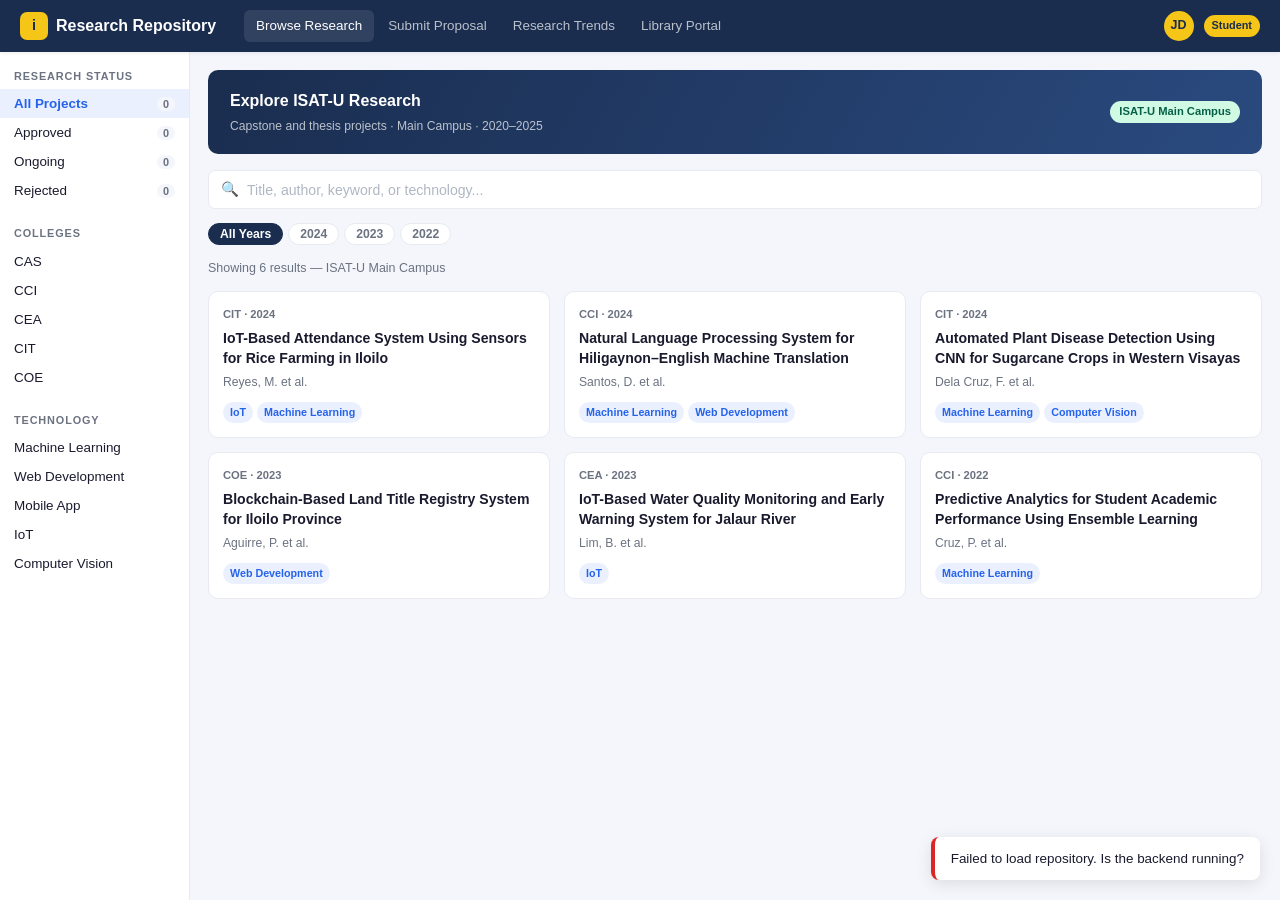
==== frontend/browse.html @ 06793c92 "Initial commit: iPeek frontend and backend (no Database included)" ====
<!DOCTYPE html>
<html lang="en">
<head>
  <meta charset="UTF-8">
  <meta name="viewport" content="width=device-width, initial-scale=1.0">
  <title>iPeek — Browse Research</title>
  <link rel="stylesheet" href="css/style.css">
  <style>
    .browse-layout { display: grid; grid-template-columns: 190px 1fr; min-height: calc(100vh - 52px); }
    .content { padding: 18px; }
    .hero {
      background: linear-gradient(120deg, var(--primary), #2a4a7f);
      border-radius: var(--radius); color: white;
      padding: 18px 22px; margin-bottom: 16px;
      display: flex; align-items: center; justify-content: space-between;
    }
    .hero h2 { font-size: 1rem; margin-bottom: 3px; }
    .hero p  { font-size: 0.76rem; opacity: 0.7; }
    .year-pills { display: flex; gap: 5px; flex-wrap: wrap; margin-bottom: 14px; }
    .year-pill {
      padding: 3px 11px; border-radius: 20px; font-size: 0.76rem; font-weight: 600;
      cursor: pointer; border: 1.5px solid var(--border);
      background: white; color: var(--muted); transition: all 0.15s;
    }
    .year-pill.active { background: var(--primary); color: white; border-color: var(--primary); }
    .results-bar { display: flex; align-items: center; justify-content: space-between; margin-bottom: 12px; }
    .results-bar span { font-size: 0.78rem; color: var(--muted); }
  </style>
</head>
<body>

<nav class="navbar">
  <div class="nav-brand"><div class="nav-logo">i</div> Research Repository</div>
  <div class="nav-links">
    <a class="nav-link active" href="browse.html">Browse Research</a>
    <a class="nav-link" href="upload.html">Submit Proposal</a>
    <a class="nav-link" href="#">Research Trends</a>
    <a class="nav-link" href="#">Library Portal</a>
  </div>
  <div class="nav-right">
    <div class="avatar" id="avatarEl">JD</div>
    <span class="role-pill" id="rolePill">Student</span>
  </div>
</nav>

<div class="browse-layout">

  <!-- Filter sidebar -->
  <div class="sidebar">
    <div class="sb-section">
      <span class="sb-label">Research Status</span>
      <button class="sb-item active" onclick="setFilter('status','all',this)">All Projects <span class="sb-count" id="cntAll">0</span></button>
      <button class="sb-item" onclick="setFilter('status','approved',this)">Approved <span class="sb-count" id="cntApproved">0</span></button>
      <button class="sb-item" onclick="setFilter('status','ongoing',this)">Ongoing <span class="sb-count" id="cntOngoing">0</span></button>
      <button class="sb-item" onclick="setFilter('status','rejected',this)">Rejected <span class="sb-count" id="cntRejected">0</span></button>
    </div>

    <div class="sb-section">
      <span class="sb-label">Colleges</span>
      <button class="sb-item" onclick="setFilter('college','CAS',this)">CAS</button>
      <button class="sb-item" onclick="setFilter('college','CCI',this)">CCI</button>
      <button class="sb-item" onclick="setFilter('college','CEA',this)">CEA</button>
      <button class="sb-item" onclick="setFilter('college','CIT',this)">CIT</button>
      <button class="sb-item" onclick="setFilter('college','COE',this)">COE</button>
    </div>

    <div class="sb-section">
      <span class="sb-label">Technology</span>
      <button class="sb-item" onclick="setFilter('tag','Machine Learning',this)">Machine Learning</button>
      <button class="sb-item" onclick="setFilter('tag','Web Development',this)">Web Development</button>
      <button class="sb-item" onclick="setFilter('tag','Mobile App',this)">Mobile App</button>
      <button class="sb-item" onclick="setFilter('tag','IoT',this)">IoT</button>
      <button class="sb-item" onclick="setFilter('tag','Computer Vision',this)">Computer Vision</button>
    </div>
  </div>

  <!-- Main content -->
  <div class="content">

    <div class="hero">
      <div>
        <h2>Explore ISAT-U Research</h2>
        <p>Capstone and thesis projects · Main Campus · 2020–2025</p>
      </div>
      <span class="badge badge-validated" style="font-size:0.7rem;">ISAT-U Main Campus</span>
    </div>

    <!-- Search -->
    <div class="search-wrap" style="margin-bottom:14px;">
      <span class="search-icon">🔍</span>
      <input type="text" id="searchInput" placeholder="Title, author, keyword, or technology...">
    </div>

    <!-- Year filters -->
    <div class="year-pills">
      <button class="year-pill active" onclick="setYear('all',this)">All Years</button>
      <button class="year-pill" onclick="setYear('2024',this)">2024</button>
      <button class="year-pill" onclick="setYear('2023',this)">2023</button>
      <button class="year-pill" onclick="setYear('2022',this)">2022</button>
    </div>

    <div class="results-bar">
      <span id="resultsCount">Loading...</span>
    </div>

    <!-- Grid -->
    <div class="research-grid" id="grid"></div>

    <!-- Empty state -->
    <div id="empty" style="display:none;text-align:center;padding:60px 0;color:var(--muted);">
      <div style="font-size:2rem;margin-bottom:10px;">📭</div>
      <p>No research found. Try adjusting your filters.</p>
    </div>

    <!-- Loading state -->
    <div id="loading" style="text-align:center;padding:60px 0;color:var(--muted);">
      <div class="spinner" style="margin:0 auto 12px;width:28px;height:28px;"></div>
      <p>Loading repository...</p>
    </div>

  </div>
</div>

<div class="toast-wrap" id="toasts"></div>
<script src="js/api.js"></script>
<script src="js/browse.js"></script>
</body>
</html>
---- frontend/css/style.css ----
/* =============================================================
   iPeek — Global Stylesheet
   Clean minimal design system
   Primary: #1a2d4f | Accent: #f5c518 | BG: #f4f6fb
   ============================================================= */

*, *::before, *::after { box-sizing: border-box; margin: 0; padding: 0; }

:root {
  --primary:     #1a2d4f;
  --primary-lt:  #2a4a7f;
  --accent:      #f5c518;
  --accent-dk:   #d4a800;
  --bg:          #f4f6fb;
  --card:        #ffffff;
  --border:      #e8eaf0;
  --text:        #1a1a2e;
  --muted:       #6b7280;
  --success:     #16a34a;
  --warning:     #d97706;
  --danger:      #dc2626;
  --info:        #2563eb;
  --radius:      10px;
  --shadow:      0 1px 4px rgba(0,0,0,0.08);
  --shadow-md:   0 4px 16px rgba(0,0,0,0.1);
}

body {
  font-family: 'Inter', 'Segoe UI', sans-serif;
  background: var(--bg);
  color: var(--text);
  font-size: 14px;
  line-height: 1.6;
}

a { text-decoration: none; color: inherit; }
button { font-family: inherit; cursor: pointer; }
input, textarea, select { font-family: inherit; }

/* ── Navbar ───────────────────────────────────────────────── */
.navbar {
  background: var(--primary);
  height: 52px;
  display: flex;
  align-items: center;
  padding: 0 20px;
  gap: 20px;
  position: sticky;
  top: 0;
  z-index: 100;
  box-shadow: var(--shadow);
}

.nav-brand {
  display: flex; align-items: center; gap: 8px;
  color: white; font-weight: 700; font-size: 1rem;
  margin-right: 8px;
}

.nav-logo {
  width: 28px; height: 28px; border-radius: 7px;
  background: var(--accent); color: var(--primary);
  font-weight: 800; font-size: 0.9rem;
  display: flex; align-items: center; justify-content: center;
}

.nav-links { display: flex; gap: 2px; flex: 1; }

.nav-link {
  color: rgba(255,255,255,0.7);
  padding: 5px 12px; border-radius: 6px;
  font-size: 0.84rem; font-weight: 500;
  transition: all 0.15s; border: none; background: none;
}

.nav-link:hover, .nav-link.active {
  color: white; background: rgba(255,255,255,0.1);
}

.nav-right { display: flex; align-items: center; gap: 10px; margin-left: auto; }

.avatar {
  width: 30px; height: 30px; border-radius: 50%;
  background: var(--accent); color: var(--primary);
  font-weight: 700; font-size: 0.78rem;
  display: flex; align-items: center; justify-content: center;
}

.role-pill {
  background: var(--accent); color: var(--primary);
  font-size: 0.68rem; font-weight: 700;
  padding: 2px 8px; border-radius: 20px;
}

/* ── Layout ───────────────────────────────────────────────── */
.layout {
  display: grid;
  grid-template-columns: 200px 1fr;
  min-height: calc(100vh - 52px);
}

.sidebar {
  background: var(--card);
  border-right: 1px solid var(--border);
  padding: 16px 0;
  overflow-y: auto;
}

.main { padding: 20px; overflow-y: auto; }

/* ── Sidebar items ────────────────────────────────────────── */
.sb-section { margin-bottom: 20px; }

.sb-label {
  font-size: 0.68rem; font-weight: 700;
  text-transform: uppercase; letter-spacing: 0.08em;
  color: var(--muted); padding: 0 14px; margin-bottom: 4px;
  display: block;
}

.sb-item {
  display: flex; align-items: center; justify-content: space-between;
  padding: 7px 14px; font-size: 0.84rem; color: var(--text);
  cursor: pointer; transition: background 0.12s; border: none;
  background: none; width: 100%; text-align: left;
}

.sb-item:hover { background: var(--bg); }
.sb-item.active { background: #ebf0ff; color: var(--info); font-weight: 600; }

.sb-count {
  font-size: 0.68rem; font-weight: 600; color: var(--muted);
  background: var(--bg); padding: 1px 6px; border-radius: 20px;
}

/* ── Cards ────────────────────────────────────────────────── */
.card {
  background: var(--card); border-radius: var(--radius);
  border: 1px solid var(--border); box-shadow: var(--shadow);
  padding: 18px;
}

/* ── Stat cards ───────────────────────────────────────────── */
.stat-grid { display: grid; grid-template-columns: repeat(4,1fr); gap: 14px; margin-bottom: 20px; }

.stat-card {
  background: var(--card); border-radius: var(--radius);
  border: 1px solid var(--border); padding: 18px; text-align: center;
}

.stat-card.hi { border-color: var(--accent); background: #fffbeb; }
.stat-num  { font-size: 1.9rem; font-weight: 700; color: var(--primary); line-height: 1; }
.stat-card.hi .stat-num { color: var(--warning); }
.stat-lbl  { font-size: 0.76rem; color: var(--muted); margin-top: 4px; }

/* ── Buttons ──────────────────────────────────────────────── */
.btn {
  display: inline-flex; align-items: center; gap: 5px;
  padding: 7px 16px; border: none; border-radius: 7px;
  font-size: 0.84rem; font-weight: 600;
  cursor: pointer; transition: filter 0.15s; white-space: nowrap;
}

.btn-primary  { background: var(--primary); color: white; }
.btn-accent   { background: var(--accent);  color: var(--primary); }
.btn-success  { background: var(--success); color: white; }
.btn-danger   { background: var(--danger);  color: white; }
.btn-ghost    { background: transparent; color: var(--primary); border: 1.5px solid var(--border); }
.btn:hover    { filter: brightness(1.08); }
.btn:disabled { opacity: 0.5; cursor: not-allowed; filter: none; }
.btn-sm       { padding: 4px 11px; font-size: 0.78rem; }
.btn-lg       { padding: 10px 24px; font-size: 0.95rem; }
.btn-full     { width: 100%; justify-content: center; }

/* ── Badges ───────────────────────────────────────────────── */
.badge {
  display: inline-block; padding: 2px 9px; border-radius: 20px;
  font-size: 0.68rem; font-weight: 700; text-transform: capitalize;
}

.badge-pending   { background: #fef3c7; color: #92400e; }
.badge-validated { background: #d1fae5; color: #065f46; }
.badge-returned  { background: #fee2e2; color: #991b1b; }
.badge-approved  { background: #d1fae5; color: #065f46; }
.badge-high      { background: #fee2e2; color: #991b1b; }
.badge-moderate  { background: #fef3c7; color: #92400e; }
.badge-low       { background: #d1fae5; color: #065f46; }

/* ── Form ─────────────────────────────────────────────────── */
.form-group  { margin-bottom: 14px; }
.form-row    { display: grid; grid-template-columns: 1fr 1fr; gap: 14px; }
.form-label  {
  display: block; font-size: 0.72rem; font-weight: 700;
  text-transform: uppercase; letter-spacing: 0.05em;
  color: var(--muted); margin-bottom: 5px;
}

.form-input {
  width: 100%; padding: 8px 11px;
  border: 1.5px solid var(--border); border-radius: 7px;
  font-size: 0.88rem; color: var(--text); background: white;
  transition: border-color 0.15s;
}

.form-input:focus { outline: none; border-color: var(--primary); }
.form-input::placeholder { color: #b0b7c3; }
textarea.form-input { resize: vertical; min-height: 80px; }
select.form-input   { cursor: pointer; }

/* ── Search ───────────────────────────────────────────────── */
.search-wrap {
  display: flex; align-items: center; gap: 8px;
  background: white; border: 1.5px solid var(--border);
  border-radius: 7px; padding: 7px 12px;
}

.search-wrap input {
  border: none; outline: none; font-size: 0.88rem;
  width: 100%; background: transparent; color: var(--text);
}

.search-wrap input::placeholder { color: #b0b7c3; }
.search-icon { color: var(--muted); font-size: 0.9rem; flex-shrink: 0; }

/* ── Research grid (browse) ───────────────────────────────── */
.research-grid { display: grid; grid-template-columns: repeat(3,1fr); gap: 14px; }

.r-card {
  background: var(--card); border: 1px solid var(--border);
  border-radius: var(--radius); padding: 14px; cursor: pointer;
  transition: box-shadow 0.18s, transform 0.18s;
}

.r-card:hover { box-shadow: var(--shadow-md); transform: translateY(-2px); }
.r-card-id    { font-size: 0.7rem; font-weight: 700; color: var(--muted); margin-bottom: 5px; }
.r-card-title { font-size: 0.88rem; font-weight: 600; margin-bottom: 5px; line-height: 1.4; }
.r-card-meta  { font-size: 0.76rem; color: var(--muted); margin-bottom: 9px; }
.r-card-tags  { display: flex; flex-wrap: wrap; gap: 4px; }

.tag {
  background: #ebf0ff; color: var(--info);
  font-size: 0.67rem; font-weight: 600;
  padding: 2px 7px; border-radius: 20px;
}

/* ── Tabs ─────────────────────────────────────────────────── */
.tabs {
  display: flex; gap: 2px; background: var(--bg);
  padding: 3px; border-radius: 8px; margin-bottom: 16px;
}

.tab-btn {
  padding: 5px 14px; border: none; background: transparent;
  border-radius: 6px; font-size: 0.82rem; font-weight: 600;
  color: var(--muted); cursor: pointer; transition: all 0.15s;
}

.tab-btn.active { background: white; color: var(--primary); box-shadow: var(--shadow); }

/* ── AI result box ────────────────────────────────────────── */
.ai-box {
  background: #f8faff; border: 1px solid #dbeafe;
  border-radius: var(--radius); padding: 14px;
  font-size: 0.86rem; line-height: 1.8;
  white-space: pre-wrap; max-height: 380px; overflow-y: auto;
  color: var(--text);
}

/* ── Similarity bars ──────────────────────────────────────── */
.sim-row    { margin-bottom: 9px; }
.sim-label  { display: flex; justify-content: space-between; font-size: 0.78rem; margin-bottom: 3px; }
.sim-track  { height: 7px; background: var(--bg); border-radius: 4px; overflow: hidden; border: 1px solid var(--border); }
.sim-fill   { height: 100%; border-radius: 4px; background: var(--primary); transition: width 0.5s ease; }

/* ── Chat ─────────────────────────────────────────────────── */
.chat-wrap  { display: flex; flex-direction: column; height: 360px; }

.chat-log {
  flex: 1; overflow-y: auto; padding: 12px;
  background: var(--bg); border-radius: var(--radius);
  border: 1px solid var(--border); margin-bottom: 8px;
  display: flex; flex-direction: column; gap: 8px;
}

.chat-msg { display: flex; flex-direction: column; max-width: 82%; }
.chat-msg.user { align-self: flex-end; align-items: flex-end; }
.chat-msg.bot  { align-self: flex-start; }

.chat-bubble {
  padding: 9px 13px; border-radius: 12px;
  font-size: 0.85rem; line-height: 1.6; white-space: pre-wrap;
}

.chat-msg.user .chat-bubble {
  background: var(--primary); color: white; border-bottom-right-radius: 3px;
}

.chat-msg.bot .chat-bubble {
  background: white; color: var(--text);
  border: 1px solid var(--border); border-bottom-left-radius: 3px;
}

.chat-input-row { display: flex; gap: 7px; }

.chat-input-row textarea {
  flex: 1; resize: none; height: 40px; padding: 9px 11px;
  border: 1.5px solid var(--border); border-radius: 7px;
  font-size: 0.85rem; font-family: inherit;
}

.chat-input-row textarea:focus { outline: none; border-color: var(--primary); }

/* ── Drop zone ────────────────────────────────────────────── */
.drop-zone {
  border: 2px dashed var(--border); border-radius: var(--radius);
  padding: 36px; text-align: center; cursor: pointer;
  transition: all 0.18s;
}

.drop-zone:hover, .drop-zone.over {
  border-color: var(--primary); background: #f0f4ff;
}

.drop-icon { font-size: 1.8rem; margin-bottom: 6px; }
.drop-text { font-size: 0.84rem; color: var(--muted); }
.drop-text span { color: var(--info); font-weight: 600; }

/* ── Steps ────────────────────────────────────────────────── */
.steps { display: flex; align-items: center; margin-bottom: 24px; }

.step { display: flex; align-items: center; gap: 7px; font-size: 0.82rem; color: var(--muted); }

.step-dot {
  width: 26px; height: 26px; border-radius: 50%;
  border: 2px solid var(--border); background: white;
  display: flex; align-items: center; justify-content: center;
  font-size: 0.75rem; font-weight: 700; flex-shrink: 0;
}

.step.active .step-dot { background: var(--primary); border-color: var(--primary); color: white; }
.step.done   .step-dot { background: var(--success);  border-color: var(--success);  color: white; }
.step.active { color: var(--primary); font-weight: 600; }

.step-line { flex: 1; height: 2px; background: var(--border); margin: 0 6px; }
.step.done + .step-line { background: var(--success); }

/* ── Spinner ──────────────────────────────────────────────── */
.spinner {
  width: 18px; height: 18px; border-radius: 50%;
  border: 2.5px solid var(--border); border-top-color: var(--primary);
  animation: spin 0.65s linear infinite; display: inline-block;
}

@keyframes spin { to { transform: rotate(360deg); } }

/* ── Toast ────────────────────────────────────────────────── */
.toast-wrap {
  position: fixed; bottom: 20px; right: 20px;
  z-index: 999; display: flex; flex-direction: column; gap: 7px;
}

.toast {
  background: white; border-radius: 8px; padding: 11px 16px;
  box-shadow: var(--shadow-md); border-left: 4px solid var(--primary);
  font-size: 0.84rem; min-width: 260px;
  animation: slideUp 0.25s ease;
}

.toast.success { border-left-color: var(--success); }
.toast.error   { border-left-color: var(--danger);  }
.toast.warning { border-left-color: var(--warning); }

@keyframes slideUp {
  from { transform: translateY(12px); opacity: 0; }
  to   { transform: translateY(0);    opacity: 1; }
}

/* ── Submission list items ────────────────────────────────── */
.sub-item {
  padding: 12px 14px; border-radius: var(--radius);
  border: 1px solid var(--border); background: white;
  cursor: pointer; margin-bottom: 8px; transition: all 0.15s;
}

.sub-item:hover   { border-color: #c7d2fe; background: #f8f9ff; }
.sub-item.active  { border-color: var(--accent); background: #fffbeb; }
.sub-item-title   { font-weight: 600; font-size: 0.88rem; margin-bottom: 3px; }
.sub-item-meta    { font-size: 0.76rem; color: var(--muted); }

/* ── Checklist ────────────────────────────────────────────── */
.checklist { list-style: none; }
.checklist li {
  display: flex; align-items: center; gap: 8px;
  padding: 5px 0; font-size: 0.84rem; border-bottom: 1px solid var(--border);
}
.checklist li:last-child { border: none; }
.check-icon { font-size: 0.9rem; flex-shrink: 0; }

/* ── Scrollbar ────────────────────────────────────────────── */
::-webkit-scrollbar { width: 5px; }
::-webkit-scrollbar-thumb { background: #d1d5db; border-radius: 3px; }

/* ── Responsive ───────────────────────────────────────────── */
@media (max-width: 900px) {
  .layout { grid-template-columns: 1fr; }
  .sidebar { display: none; }
  .research-grid { grid-template-columns: repeat(2,1fr); }
  .stat-grid { grid-template-columns: repeat(2,1fr); }
}

@media (max-width: 580px) {
  .research-grid { grid-template-columns: 1fr; }
  .form-row { grid-template-columns: 1fr; }
}
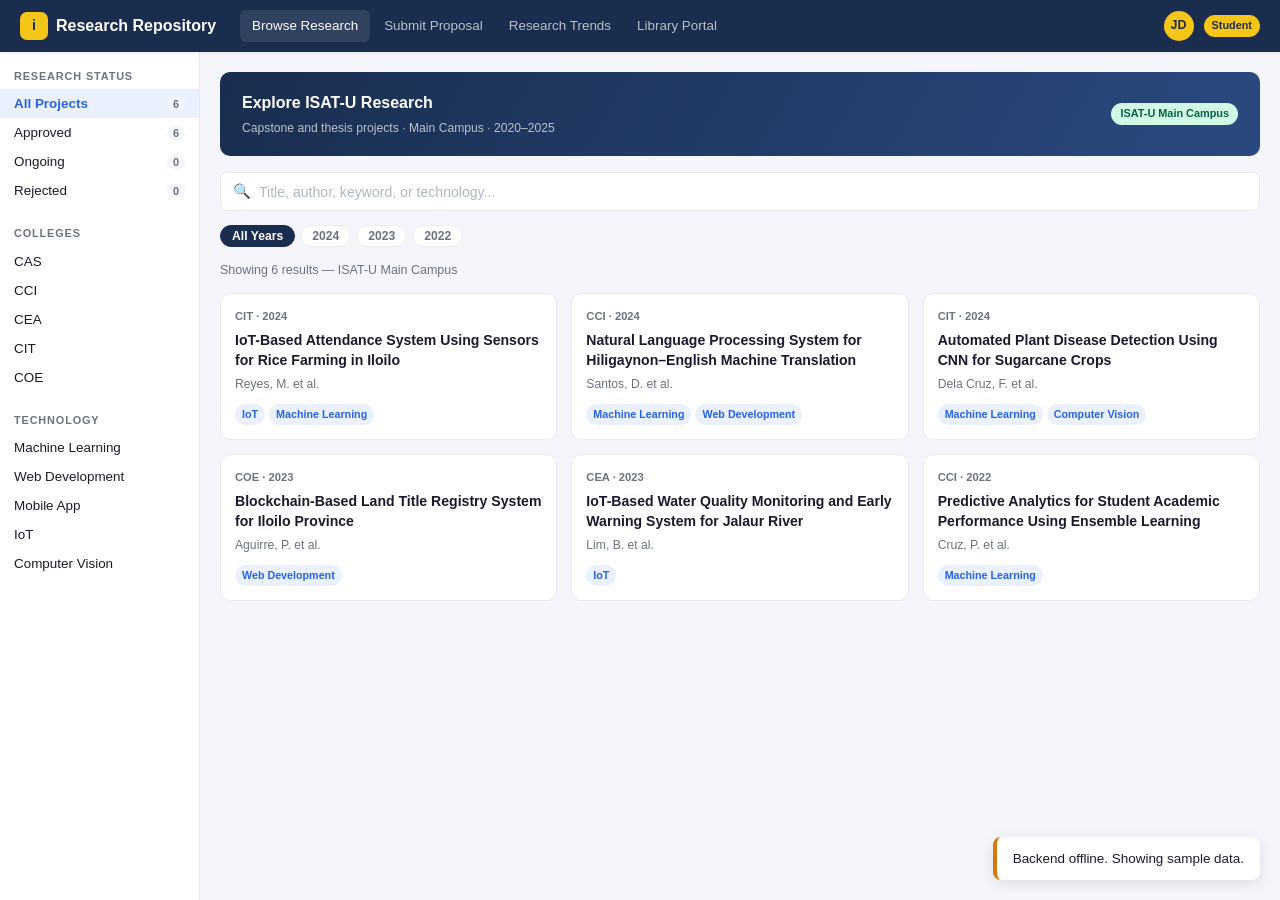
==== commit 664b026b: "latest changes (way dyapon database)" ====
--- a/frontend/browse.html
+++ b/frontend/browse.html
@@ -4,125 +4,131 @@
   <meta charset="UTF-8">
   <meta name="viewport" content="width=device-width, initial-scale=1.0">
   <title>iPeek — Browse Research</title>
+  <!-- All styles from style.css — no inline styles -->
   <link rel="stylesheet" href="css/style.css">
-  <style>
-    .browse-layout { display: grid; grid-template-columns: 190px 1fr; min-height: calc(100vh - 52px); }
-    .content { padding: 18px; }
-    .hero {
-      background: linear-gradient(120deg, var(--primary), #2a4a7f);
-      border-radius: var(--radius); color: white;
-      padding: 18px 22px; margin-bottom: 16px;
-      display: flex; align-items: center; justify-content: space-between;
-    }
-    .hero h2 { font-size: 1rem; margin-bottom: 3px; }
-    .hero p  { font-size: 0.76rem; opacity: 0.7; }
-    .year-pills { display: flex; gap: 5px; flex-wrap: wrap; margin-bottom: 14px; }
-    .year-pill {
-      padding: 3px 11px; border-radius: 20px; font-size: 0.76rem; font-weight: 600;
-      cursor: pointer; border: 1.5px solid var(--border);
-      background: white; color: var(--muted); transition: all 0.15s;
-    }
-    .year-pill.active { background: var(--primary); color: white; border-color: var(--primary); }
-    .results-bar { display: flex; align-items: center; justify-content: space-between; margin-bottom: 12px; }
-    .results-bar span { font-size: 0.78rem; color: var(--muted); }
-  </style>
 </head>
 <body>
 
-<nav class="navbar">
-  <div class="nav-brand"><div class="nav-logo">i</div> Research Repository</div>
-  <div class="nav-links">
-    <a class="nav-link active" href="browse.html">Browse Research</a>
-    <a class="nav-link" href="upload.html">Submit Proposal</a>
-    <a class="nav-link" href="#">Research Trends</a>
-    <a class="nav-link" href="#">Library Portal</a>
-  </div>
-  <div class="nav-right">
-    <div class="avatar" id="avatarEl">JD</div>
-    <span class="role-pill" id="rolePill">Student</span>
-  </div>
-</nav>
+  <!-- Top navigation bar -->
+  <nav class="navbar">
+    <div class="nav-brand">
+      <div class="nav-logo">i</div>
+      Research Repository
+    </div>
+    <div class="nav-links">
+      <a class="nav-link active" href="browse.html">Browse Research</a>
+      <a class="nav-link" href="upload.html">Submit Proposal</a>
+      <a class="nav-link" href="#">Research Trends</a>
+      <a class="nav-link" href="#">Library Portal</a>
+    </div>
+    <div class="nav-right">
+      <!-- Avatar and role pill filled by browse.js -->
+      <div class="avatar" id="avatarEl"></div>
+      <span class="role-pill" id="rolePill"></span>
+    </div>
+  </nav>
 
-<div class="browse-layout">
+  <!-- Two-column layout: sidebar + main content -->
+  <div class="layout">
 
-  <!-- Filter sidebar -->
-  <div class="sidebar">
-    <div class="sb-section">
-      <span class="sb-label">Research Status</span>
-      <button class="sb-item active" onclick="setFilter('status','all',this)">All Projects <span class="sb-count" id="cntAll">0</span></button>
-      <button class="sb-item" onclick="setFilter('status','approved',this)">Approved <span class="sb-count" id="cntApproved">0</span></button>
-      <button class="sb-item" onclick="setFilter('status','ongoing',this)">Ongoing <span class="sb-count" id="cntOngoing">0</span></button>
-      <button class="sb-item" onclick="setFilter('status','rejected',this)">Rejected <span class="sb-count" id="cntRejected">0</span></button>
+    <!-- Left filter sidebar -->
+    <div class="sidebar">
+
+      <!-- Research status filters -->
+      <div class="sb-section">
+        <span class="sb-label">Research Status</span>
+        <button class="sb-item active" onclick="setFilter('status','all',this)">
+          All Projects <span class="sb-count" id="cntAll">0</span>
+        </button>
+        <button class="sb-item" onclick="setFilter('status','approved',this)">
+          Approved <span class="sb-count" id="cntApproved">0</span>
+        </button>
+        <button class="sb-item" onclick="setFilter('status','ongoing',this)">
+          Ongoing <span class="sb-count" id="cntOngoing">0</span>
+        </button>
+        <button class="sb-item" onclick="setFilter('status','rejected',this)">
+          Rejected <span class="sb-count" id="cntRejected">0</span>
+        </button>
+      </div>
+
+      <!-- College filters -->
+      <div class="sb-section">
+        <span class="sb-label">Colleges</span>
+        <button class="sb-item" onclick="setFilter('college','CAS',this)">CAS</button>
+        <button class="sb-item" onclick="setFilter('college','CCI',this)">CCI</button>
+        <button class="sb-item" onclick="setFilter('college','CEA',this)">CEA</button>
+        <button class="sb-item" onclick="setFilter('college','CIT',this)">CIT</button>
+        <button class="sb-item" onclick="setFilter('college','COE',this)">COE</button>
+      </div>
+
+      <!-- Technology / keyword filters -->
+      <div class="sb-section">
+        <span class="sb-label">Technology</span>
+        <button class="sb-item" onclick="setFilter('tag','Machine Learning',this)">Machine Learning</button>
+        <button class="sb-item" onclick="setFilter('tag','Web Development',this)">Web Development</button>
+        <button class="sb-item" onclick="setFilter('tag','Mobile App',this)">Mobile App</button>
+        <button class="sb-item" onclick="setFilter('tag','IoT',this)">IoT</button>
+        <button class="sb-item" onclick="setFilter('tag','Computer Vision',this)">Computer Vision</button>
+      </div>
+
     </div>
 
-    <div class="sb-section">
-      <span class="sb-label">Colleges</span>
-      <button class="sb-item" onclick="setFilter('college','CAS',this)">CAS</button>
-      <button class="sb-item" onclick="setFilter('college','CCI',this)">CCI</button>
-      <button class="sb-item" onclick="setFilter('college','CEA',this)">CEA</button>
-      <button class="sb-item" onclick="setFilter('college','CIT',this)">CIT</button>
-      <button class="sb-item" onclick="setFilter('college','COE',this)">COE</button>
-    </div>
+    <!-- Main content area -->
+    <div class="main">
 
-    <div class="sb-section">
-      <span class="sb-label">Technology</span>
-      <button class="sb-item" onclick="setFilter('tag','Machine Learning',this)">Machine Learning</button>
-      <button class="sb-item" onclick="setFilter('tag','Web Development',this)">Web Development</button>
-      <button class="sb-item" onclick="setFilter('tag','Mobile App',this)">Mobile App</button>
-      <button class="sb-item" onclick="setFilter('tag','IoT',this)">IoT</button>
-      <button class="sb-item" onclick="setFilter('tag','Computer Vision',this)">Computer Vision</button>
+      <!-- Hero banner at the top -->
+      <div class="hero">
+        <div>
+          <h2>Explore ISAT-U Research</h2>
+          <p>Capstone and thesis projects · Main Campus · 2020–2025</p>
+        </div>
+        <span class="badge badge-validated">ISAT-U Main Campus</span>
+      </div>
+
+      <!-- Search input -->
+      <div class="search-wrap" style="margin-bottom:14px;">
+        <span class="search-icon">🔍</span>
+        <input type="text" id="searchInput" placeholder="Title, author, keyword, or technology...">
+      </div>
+
+      <!-- Year filter pills -->
+      <div class="year-pills">
+        <button class="year-pill active" onclick="setYear('all',this)">All Years</button>
+        <button class="year-pill" onclick="setYear('2024',this)">2024</button>
+        <button class="year-pill" onclick="setYear('2023',this)">2023</button>
+        <button class="year-pill" onclick="setYear('2022',this)">2022</button>
+      </div>
+
+      <!-- Result count text — updated by browse.js -->
+      <div class="results-bar">
+        <span id="resultsCount">Loading...</span>
+      </div>
+
+      <!-- Research card grid — populated by browse.js -->
+      <div class="research-grid" id="grid"></div>
+
+      <!-- Empty state shown when no results match filters -->
+      <div id="empty" class="text-center" style="display:none;padding:60px 0;color:var(--muted);">
+        <div style="font-size:2rem;margin-bottom:10px;">📭</div>
+        <p>No research found. Try adjusting your filters.</p>
+      </div>
+
+      <!-- Loading state shown while fetching from API -->
+      <div id="loading" class="text-center" style="padding:60px 0;color:var(--muted);">
+        <div class="spinner" style="margin:0 auto 12px;width:28px;height:28px;"></div>
+        <p>Loading repository...</p>
+      </div>
+
     </div>
   </div>
 
-  <!-- Main content -->
-  <div class="content">
+  <!-- Toast notification container -->
+  <div class="toast-wrap" id="toasts"></div>
 
-    <div class="hero">
-      <div>
-        <h2>Explore ISAT-U Research</h2>
-        <p>Capstone and thesis projects · Main Campus · 2020–2025</p>
-      </div>
-      <span class="badge badge-validated" style="font-size:0.7rem;">ISAT-U Main Campus</span>
-    </div>
+  <!-- Shared API layer -->
+  <script src="js/api.js"></script>
+  <!-- Browse page logic -->
+  <script src="js/browse.js"></script>
 
-    <!-- Search -->
-    <div class="search-wrap" style="margin-bottom:14px;">
-      <span class="search-icon">🔍</span>
-      <input type="text" id="searchInput" placeholder="Title, author, keyword, or technology...">
-    </div>
-
-    <!-- Year filters -->
-    <div class="year-pills">
-      <button class="year-pill active" onclick="setYear('all',this)">All Years</button>
-      <button class="year-pill" onclick="setYear('2024',this)">2024</button>
-      <button class="year-pill" onclick="setYear('2023',this)">2023</button>
-      <button class="year-pill" onclick="setYear('2022',this)">2022</button>
-    </div>
-
-    <div class="results-bar">
-      <span id="resultsCount">Loading...</span>
-    </div>
-
-    <!-- Grid -->
-    <div class="research-grid" id="grid"></div>
-
-    <!-- Empty state -->
-    <div id="empty" style="display:none;text-align:center;padding:60px 0;color:var(--muted);">
-      <div style="font-size:2rem;margin-bottom:10px;">📭</div>
-      <p>No research found. Try adjusting your filters.</p>
-    </div>
-
-    <!-- Loading state -->
-    <div id="loading" style="text-align:center;padding:60px 0;color:var(--muted);">
-      <div class="spinner" style="margin:0 auto 12px;width:28px;height:28px;"></div>
-      <p>Loading repository...</p>
-    </div>
-
-  </div>
-</div>
-
-<div class="toast-wrap" id="toasts"></div>
-<script src="js/api.js"></script>
-<script src="js/browse.js"></script>
 </body>
 </html>
--- a/frontend/css/style.css
+++ b/frontend/css/style.css
@@ -1,9 +1,18 @@
 /* =============================================================
    iPeek — Global Stylesheet
-   Clean minimal design system
-   Primary: #1a2d4f | Accent: #f5c518 | BG: #f4f6fb
+   All page styles live here. No inline styles in HTML files.
+
+   Design tokens:
+   --primary     : dark navy blue (main brand color)
+   --accent      : yellow (buttons, highlights)
+   --bg          : light grey page background
+   --card        : white card background
+   --border      : light grey border
+   --text        : near-black body text
+   --muted       : grey secondary text
    ============================================================= */
 
+/* ── Reset ────────────────────────────────────────────────── */
 *, *::before, *::after { box-sizing: border-box; margin: 0; padding: 0; }
 
 :root {
@@ -22,7 +31,7 @@
   --info:        #2563eb;
   --radius:      10px;
   --shadow:      0 1px 4px rgba(0,0,0,0.08);
-  --shadow-md:   0 4px 16px rgba(0,0,0,0.1);
+  --shadow-md:   0 4px 16px rgba(0,0,0,0.10);
 }
 
 body {
@@ -33,72 +42,119 @@
   line-height: 1.6;
 }
 
-a { text-decoration: none; color: inherit; }
-button { font-family: inherit; cursor: pointer; }
-input, textarea, select { font-family: inherit; }
-
-/* ── Navbar ───────────────────────────────────────────────── */
+a    { text-decoration: none; color: inherit; }
+button, input, textarea, select { font-family: inherit; cursor: pointer; }
+
+/* ── Navbar ────────────────────────────────────────────────── */
+/* Top sticky navigation bar used on every authenticated page */
 .navbar {
   background: var(--primary);
   height: 52px;
   display: flex;
   align-items: center;
   padding: 0 20px;
-  gap: 20px;
+  gap: 16px;
   position: sticky;
   top: 0;
   z-index: 100;
   box-shadow: var(--shadow);
 }
 
+/* Brand logo + name on the left */
 .nav-brand {
-  display: flex; align-items: center; gap: 8px;
-  color: white; font-weight: 700; font-size: 1rem;
+  display: flex;
+  align-items: center;
+  gap: 8px;
+  color: white;
+  font-weight: 700;
+  font-size: 1rem;
   margin-right: 8px;
-}
-
+  white-space: nowrap;
+}
+
+/* Yellow square logo icon */
 .nav-logo {
-  width: 28px; height: 28px; border-radius: 7px;
-  background: var(--accent); color: var(--primary);
-  font-weight: 800; font-size: 0.9rem;
+  width: 28px; height: 28px;
+  border-radius: 7px;
+  background: var(--accent);
+  color: var(--primary);
+  font-weight: 800;
+  font-size: 0.9rem;
   display: flex; align-items: center; justify-content: center;
-}
-
+  flex-shrink: 0;
+}
+
+/* Navigation links row */
 .nav-links { display: flex; gap: 2px; flex: 1; }
 
 .nav-link {
   color: rgba(255,255,255,0.7);
-  padding: 5px 12px; border-radius: 6px;
-  font-size: 0.84rem; font-weight: 500;
-  transition: all 0.15s; border: none; background: none;
-}
-
-.nav-link:hover, .nav-link.active {
-  color: white; background: rgba(255,255,255,0.1);
-}
-
+  padding: 5px 12px;
+  border-radius: 6px;
+  font-size: 0.84rem;
+  font-weight: 500;
+  transition: all 0.15s;
+  border: none;
+  background: none;
+  white-space: nowrap;
+}
+
+.nav-link:hover,
+.nav-link.active {
+  color: white;
+  background: rgba(255,255,255,0.10);
+}
+
+/* Right side of navbar: avatar + role pill */
 .nav-right { display: flex; align-items: center; gap: 10px; margin-left: auto; }
 
+/* Circular avatar with user initials */
 .avatar {
-  width: 30px; height: 30px; border-radius: 50%;
-  background: var(--accent); color: var(--primary);
-  font-weight: 700; font-size: 0.78rem;
+  width: 30px; height: 30px;
+  border-radius: 50%;
+  background: var(--accent);
+  color: var(--primary);
+  font-weight: 700;
+  font-size: 0.78rem;
   display: flex; align-items: center; justify-content: center;
-}
-
+  flex-shrink: 0;
+}
+
+/* Yellow pill showing user role */
 .role-pill {
-  background: var(--accent); color: var(--primary);
-  font-size: 0.68rem; font-weight: 700;
-  padding: 2px 8px; border-radius: 20px;
-}
-
-/* ── Layout ───────────────────────────────────────────────── */
+  background: var(--accent);
+  color: var(--primary);
+  font-size: 0.68rem;
+  font-weight: 700;
+  padding: 2px 8px;
+  border-radius: 20px;
+  white-space: nowrap;
+}
+
+/* ── Two-column page layout (sidebar + main) ──────────────── */
+/* Used on browse, review pages */
 .layout {
   display: grid;
   grid-template-columns: 200px 1fr;
   min-height: calc(100vh - 52px);
 }
 
+/* Three-column layout used on research detail page */
+.layout-three {
+  display: grid;
+  grid-template-columns: 200px 1fr 280px;
+  min-height: calc(100vh - 52px);
+}
+
+/* Two-column layout for review queue page */
+.layout-review {
+  display: grid;
+  grid-template-columns: 320px 1fr;
+  min-height: calc(100vh - 52px);
+}
+
+/* ── Sidebar ────────────────────────────────────────────────── */
+/* Left filter/navigation sidebar panel */
 .sidebar {
   background: var(--card);
   border-right: 1px solid var(--border);
@@ -106,309 +162,969 @@
   overflow-y: auto;
 }
 
+/* Right panel used on detail page */
+.right-panel {
+  border-left: 1px solid var(--border);
+  background: var(--card);
+  padding: 16px;
+  overflow-y: auto;
+  display: flex;
+  flex-direction: column;
+  gap: 14px;
+}
+
+/* Main scrollable content area */
 .main { padding: 20px; overflow-y: auto; }
 
-/* ── Sidebar items ────────────────────────────────────────── */
+/* Sidebar section grouping */
 .sb-section { margin-bottom: 20px; }
 
+/* Sidebar section label (uppercase small caps) */
 .sb-label {
-  font-size: 0.68rem; font-weight: 700;
-  text-transform: uppercase; letter-spacing: 0.08em;
-  color: var(--muted); padding: 0 14px; margin-bottom: 4px;
   display: block;
-}
-
+  font-size: 0.68rem;
+  font-weight: 700;
+  text-transform: uppercase;
+  letter-spacing: 0.08em;
+  color: var(--muted);
+  padding: 0 14px;
+  margin-bottom: 4px;
+}
+
+/* Individual sidebar filter button */
 .sb-item {
-  display: flex; align-items: center; justify-content: space-between;
-  padding: 7px 14px; font-size: 0.84rem; color: var(--text);
-  cursor: pointer; transition: background 0.12s; border: none;
-  background: none; width: 100%; text-align: left;
-}
-
-.sb-item:hover { background: var(--bg); }
+  display: flex;
+  align-items: center;
+  justify-content: space-between;
+  padding: 7px 14px;
+  font-size: 0.84rem;
+  color: var(--text);
+  cursor: pointer;
+  transition: background 0.12s;
+  border: none;
+  background: none;
+  width: 100%;
+  text-align: left;
+}
+
+.sb-item:hover  { background: var(--bg); }
 .sb-item.active { background: #ebf0ff; color: var(--info); font-weight: 600; }
 
+/* Small pill count next to sidebar items */
 .sb-count {
-  font-size: 0.68rem; font-weight: 600; color: var(--muted);
-  background: var(--bg); padding: 1px 6px; border-radius: 20px;
-}
-
-/* ── Cards ────────────────────────────────────────────────── */
+  font-size: 0.68rem;
+  font-weight: 600;
+  color: var(--muted);
+  background: var(--bg);
+  padding: 1px 6px;
+  border-radius: 20px;
+}
+
+/* ── Cards ──────────────────────────────────────────────────── */
+/* Base white card container */
 .card {
-  background: var(--card); border-radius: var(--radius);
-  border: 1px solid var(--border); box-shadow: var(--shadow);
+  background: var(--card);
+  border-radius: var(--radius);
+  border: 1px solid var(--border);
+  box-shadow: var(--shadow);
   padding: 18px;
 }
 
-/* ── Stat cards ───────────────────────────────────────────── */
-.stat-grid { display: grid; grid-template-columns: repeat(4,1fr); gap: 14px; margin-bottom: 20px; }
+/* ── Stat cards (dashboard) ─────────────────────────────────── */
+/* Grid of 4 metric cards at top of dashboard */
+.stat-grid {
+  display: grid;
+  grid-template-columns: repeat(4, 1fr);
+  gap: 14px;
+  margin-bottom: 20px;
+}
 
 .stat-card {
-  background: var(--card); border-radius: var(--radius);
-  border: 1px solid var(--border); padding: 18px; text-align: center;
-}
-
+  background: var(--card);
+  border-radius: var(--radius);
+  border: 1px solid var(--border);
+  padding: 18px;
+  text-align: center;
+}
+
+/* Highlighted stat card (pending reviews) */
 .stat-card.hi { border-color: var(--accent); background: #fffbeb; }
-.stat-num  { font-size: 1.9rem; font-weight: 700; color: var(--primary); line-height: 1; }
+
+/* Large number inside stat card */
+.stat-num { font-size: 1.9rem; font-weight: 700; color: var(--primary); line-height: 1; }
 .stat-card.hi .stat-num { color: var(--warning); }
-.stat-lbl  { font-size: 0.76rem; color: var(--muted); margin-top: 4px; }
-
-/* ── Buttons ──────────────────────────────────────────────── */
+
+/* Label below stat number */
+.stat-lbl { font-size: 0.76rem; color: var(--muted); margin-top: 4px; }
+
+/* ── Buttons ────────────────────────────────────────────────── */
 .btn {
-  display: inline-flex; align-items: center; gap: 5px;
-  padding: 7px 16px; border: none; border-radius: 7px;
-  font-size: 0.84rem; font-weight: 600;
-  cursor: pointer; transition: filter 0.15s; white-space: nowrap;
-}
-
-.btn-primary  { background: var(--primary); color: white; }
-.btn-accent   { background: var(--accent);  color: var(--primary); }
-.btn-success  { background: var(--success); color: white; }
-.btn-danger   { background: var(--danger);  color: white; }
-.btn-ghost    { background: transparent; color: var(--primary); border: 1.5px solid var(--border); }
+  display: inline-flex;
+  align-items: center;
+  gap: 5px;
+  padding: 7px 16px;
+  border: none;
+  border-radius: 7px;
+  font-size: 0.84rem;
+  font-weight: 600;
+  cursor: pointer;
+  transition: filter 0.15s;
+  white-space: nowrap;
+}
+
+.btn-primary { background: var(--primary); color: white; }
+.btn-accent  { background: var(--accent);  color: var(--primary); }
+.btn-success { background: var(--success); color: white; }
+.btn-danger  { background: var(--danger);  color: white; }
+.btn-ghost   { background: transparent; color: var(--primary); border: 1.5px solid var(--border); }
+
 .btn:hover    { filter: brightness(1.08); }
 .btn:disabled { opacity: 0.5; cursor: not-allowed; filter: none; }
 .btn-sm       { padding: 4px 11px; font-size: 0.78rem; }
 .btn-lg       { padding: 10px 24px; font-size: 0.95rem; }
 .btn-full     { width: 100%; justify-content: center; }
 
-/* ── Badges ───────────────────────────────────────────────── */
+/* ── Badges ─────────────────────────────────────────────────── */
+/* Status pill labels */
 .badge {
-  display: inline-block; padding: 2px 9px; border-radius: 20px;
-  font-size: 0.68rem; font-weight: 700; text-transform: capitalize;
+  display: inline-block;
+  padding: 2px 9px;
+  border-radius: 20px;
+  font-size: 0.68rem;
+  font-weight: 700;
+  text-transform: capitalize;
 }
 
 .badge-pending   { background: #fef3c7; color: #92400e; }
 .badge-validated { background: #d1fae5; color: #065f46; }
+.badge-approved  { background: #d1fae5; color: #065f46; }
 .badge-returned  { background: #fee2e2; color: #991b1b; }
-.badge-approved  { background: #d1fae5; color: #065f46; }
 .badge-high      { background: #fee2e2; color: #991b1b; }
 .badge-moderate  { background: #fef3c7; color: #92400e; }
 .badge-low       { background: #d1fae5; color: #065f46; }
 
-/* ── Form ─────────────────────────────────────────────────── */
-.form-group  { margin-bottom: 14px; }
-.form-row    { display: grid; grid-template-columns: 1fr 1fr; gap: 14px; }
-.form-label  {
-  display: block; font-size: 0.72rem; font-weight: 700;
-  text-transform: uppercase; letter-spacing: 0.05em;
-  color: var(--muted); margin-bottom: 5px;
-}
-
+/* ── Form elements ──────────────────────────────────────────── */
+.form-group { margin-bottom: 14px; }
+
+/* Two-column form row */
+.form-row { display: grid; grid-template-columns: 1fr 1fr; gap: 14px; }
+
+/* Uppercase small label above inputs */
+.form-label {
+  display: block;
+  font-size: 0.72rem;
+  font-weight: 700;
+  text-transform: uppercase;
+  letter-spacing: 0.05em;
+  color: var(--muted);
+  margin-bottom: 5px;
+}
+
+/* Universal input/textarea/select style */
 .form-input {
-  width: 100%; padding: 8px 11px;
-  border: 1.5px solid var(--border); border-radius: 7px;
-  font-size: 0.88rem; color: var(--text); background: white;
+  width: 100%;
+  padding: 8px 11px;
+  border: 1.5px solid var(--border);
+  border-radius: 7px;
+  font-size: 0.88rem;
+  color: var(--text);
+  background: white;
   transition: border-color 0.15s;
 }
 
-.form-input:focus { outline: none; border-color: var(--primary); }
-.form-input::placeholder { color: #b0b7c3; }
-textarea.form-input { resize: vertical; min-height: 80px; }
-select.form-input   { cursor: pointer; }
-
-/* ── Search ───────────────────────────────────────────────── */
+.form-input:focus          { outline: none; border-color: var(--primary); }
+.form-input::placeholder   { color: #b0b7c3; }
+textarea.form-input        { resize: vertical; min-height: 80px; }
+select.form-input          { cursor: pointer; }
+
+/* ── Search bar ─────────────────────────────────────────────── */
 .search-wrap {
-  display: flex; align-items: center; gap: 8px;
-  background: white; border: 1.5px solid var(--border);
-  border-radius: 7px; padding: 7px 12px;
+  display: flex;
+  align-items: center;
+  gap: 8px;
+  background: white;
+  border: 1.5px solid var(--border);
+  border-radius: 7px;
+  padding: 7px 12px;
 }
 
 .search-wrap input {
-  border: none; outline: none; font-size: 0.88rem;
-  width: 100%; background: transparent; color: var(--text);
+  border: none;
+  outline: none;
+  font-size: 0.88rem;
+  width: 100%;
+  background: transparent;
+  color: var(--text);
 }
 
 .search-wrap input::placeholder { color: #b0b7c3; }
 .search-icon { color: var(--muted); font-size: 0.9rem; flex-shrink: 0; }
 
-/* ── Research grid (browse) ───────────────────────────────── */
-.research-grid { display: grid; grid-template-columns: repeat(3,1fr); gap: 14px; }
-
+/* ── Hero banner (browse page) ──────────────────────────────── */
+.hero {
+  background: linear-gradient(120deg, var(--primary), #2a4a7f);
+  border-radius: var(--radius);
+  color: white;
+  padding: 18px 22px;
+  margin-bottom: 16px;
+  display: flex;
+  align-items: center;
+  justify-content: space-between;
+}
+
+.hero h2 { font-size: 1rem; margin-bottom: 3px; }
+.hero p  { font-size: 0.76rem; opacity: 0.7; }
+
+/* ── Year filter pills (browse page) ────────────────────────── */
+.year-pills { display: flex; gap: 5px; flex-wrap: wrap; margin-bottom: 14px; }
+
+.year-pill {
+  padding: 3px 11px;
+  border-radius: 20px;
+  font-size: 0.76rem;
+  font-weight: 600;
+  cursor: pointer;
+  border: 1.5px solid var(--border);
+  background: white;
+  color: var(--muted);
+  transition: all 0.15s;
+}
+
+.year-pill.active { background: var(--primary); color: white; border-color: var(--primary); }
+
+/* ── Results info bar ───────────────────────────────────────── */
+.results-bar {
+  display: flex;
+  align-items: center;
+  justify-content: space-between;
+  margin-bottom: 12px;
+}
+
+.results-bar span { font-size: 0.78rem; color: var(--muted); }
+
+/* ── Research card grid (browse page) ───────────────────────── */
+.research-grid { display: grid; grid-template-columns: repeat(3, 1fr); gap: 14px; }
+
+/* Individual research card */
 .r-card {
-  background: var(--card); border: 1px solid var(--border);
-  border-radius: var(--radius); padding: 14px; cursor: pointer;
+  background: var(--card);
+  border: 1px solid var(--border);
+  border-radius: var(--radius);
+  padding: 14px;
+  cursor: pointer;
   transition: box-shadow 0.18s, transform 0.18s;
 }
 
 .r-card:hover { box-shadow: var(--shadow-md); transform: translateY(-2px); }
+
 .r-card-id    { font-size: 0.7rem; font-weight: 700; color: var(--muted); margin-bottom: 5px; }
 .r-card-title { font-size: 0.88rem; font-weight: 600; margin-bottom: 5px; line-height: 1.4; }
 .r-card-meta  { font-size: 0.76rem; color: var(--muted); margin-bottom: 9px; }
 .r-card-tags  { display: flex; flex-wrap: wrap; gap: 4px; }
 
+/* Technology tag chip */
 .tag {
-  background: #ebf0ff; color: var(--info);
-  font-size: 0.67rem; font-weight: 600;
-  padding: 2px 7px; border-radius: 20px;
-}
-
-/* ── Tabs ─────────────────────────────────────────────────── */
+  background: #ebf0ff;
+  color: var(--info);
+  font-size: 0.67rem;
+  font-weight: 600;
+  padding: 2px 7px;
+  border-radius: 20px;
+}
+
+/* ── Tab switcher ────────────────────────────────────────────── */
+/* Used on detail page for similarity/summary/gaps tabs */
 .tabs {
-  display: flex; gap: 2px; background: var(--bg);
-  padding: 3px; border-radius: 8px; margin-bottom: 16px;
+  display: flex;
+  gap: 2px;
+  background: var(--bg);
+  padding: 3px;
+  border-radius: 8px;
+  margin-bottom: 16px;
 }
 
 .tab-btn {
-  padding: 5px 14px; border: none; background: transparent;
-  border-radius: 6px; font-size: 0.82rem; font-weight: 600;
-  color: var(--muted); cursor: pointer; transition: all 0.15s;
+  padding: 5px 14px;
+  border: none;
+  background: transparent;
+  border-radius: 6px;
+  font-size: 0.82rem;
+  font-weight: 600;
+  color: var(--muted);
+  cursor: pointer;
+  transition: all 0.15s;
 }
 
 .tab-btn.active { background: white; color: var(--primary); box-shadow: var(--shadow); }
 
-/* ── AI result box ────────────────────────────────────────── */
+/* ── AI result box ───────────────────────────────────────────── */
+/* Box that displays LLM-generated analysis text */
 .ai-box {
-  background: #f8faff; border: 1px solid #dbeafe;
-  border-radius: var(--radius); padding: 14px;
-  font-size: 0.86rem; line-height: 1.8;
-  white-space: pre-wrap; max-height: 380px; overflow-y: auto;
+  background: #f8faff;
+  border: 1px solid #dbeafe;
+  border-radius: var(--radius);
+  padding: 14px;
+  font-size: 0.86rem;
+  line-height: 1.8;
+  white-space: pre-wrap;
+  max-height: 380px;
+  overflow-y: auto;
   color: var(--text);
 }
 
-/* ── Similarity bars ──────────────────────────────────────── */
+/* ── Similarity progress bars ────────────────────────────────── */
 .sim-row    { margin-bottom: 9px; }
 .sim-label  { display: flex; justify-content: space-between; font-size: 0.78rem; margin-bottom: 3px; }
 .sim-track  { height: 7px; background: var(--bg); border-radius: 4px; overflow: hidden; border: 1px solid var(--border); }
 .sim-fill   { height: 100%; border-radius: 4px; background: var(--primary); transition: width 0.5s ease; }
 
-/* ── Chat ─────────────────────────────────────────────────── */
+/* ── Chat widget ─────────────────────────────────────────────── */
 .chat-wrap  { display: flex; flex-direction: column; height: 360px; }
 
+/* Scrollable message log */
 .chat-log {
-  flex: 1; overflow-y: auto; padding: 12px;
-  background: var(--bg); border-radius: var(--radius);
-  border: 1px solid var(--border); margin-bottom: 8px;
-  display: flex; flex-direction: column; gap: 8px;
-}
-
+  flex: 1;
+  overflow-y: auto;
+  padding: 12px;
+  background: var(--bg);
+  border-radius: var(--radius);
+  border: 1px solid var(--border);
+  margin-bottom: 8px;
+  display: flex;
+  flex-direction: column;
+  gap: 8px;
+}
+
+/* Individual chat message row */
 .chat-msg { display: flex; flex-direction: column; max-width: 82%; }
 .chat-msg.user { align-self: flex-end; align-items: flex-end; }
 .chat-msg.bot  { align-self: flex-start; }
 
+/* Chat bubble */
 .chat-bubble {
-  padding: 9px 13px; border-radius: 12px;
-  font-size: 0.85rem; line-height: 1.6; white-space: pre-wrap;
-}
-
-.chat-msg.user .chat-bubble {
-  background: var(--primary); color: white; border-bottom-right-radius: 3px;
-}
-
-.chat-msg.bot .chat-bubble {
-  background: white; color: var(--text);
-  border: 1px solid var(--border); border-bottom-left-radius: 3px;
-}
-
+  padding: 9px 13px;
+  border-radius: 12px;
+  font-size: 0.85rem;
+  line-height: 1.6;
+  white-space: pre-wrap;
+}
+
+.chat-msg.user .chat-bubble { background: var(--primary); color: white; border-bottom-right-radius: 3px; }
+.chat-msg.bot  .chat-bubble { background: white; color: var(--text); border: 1px solid var(--border); border-bottom-left-radius: 3px; }
+
+/* Chat input row */
 .chat-input-row { display: flex; gap: 7px; }
 
 .chat-input-row textarea {
-  flex: 1; resize: none; height: 40px; padding: 9px 11px;
-  border: 1.5px solid var(--border); border-radius: 7px;
-  font-size: 0.85rem; font-family: inherit;
+  flex: 1;
+  resize: none;
+  height: 40px;
+  padding: 9px 11px;
+  border: 1.5px solid var(--border);
+  border-radius: 7px;
+  font-size: 0.85rem;
+  font-family: inherit;
 }
 
 .chat-input-row textarea:focus { outline: none; border-color: var(--primary); }
 
-/* ── Drop zone ────────────────────────────────────────────── */
+/* ── Drag and drop upload zone ───────────────────────────────── */
 .drop-zone {
-  border: 2px dashed var(--border); border-radius: var(--radius);
-  padding: 36px; text-align: center; cursor: pointer;
+  border: 2px dashed var(--border);
+  border-radius: var(--radius);
+  padding: 36px;
+  text-align: center;
+  cursor: pointer;
   transition: all 0.18s;
 }
 
-.drop-zone:hover, .drop-zone.over {
-  border-color: var(--primary); background: #f0f4ff;
-}
+.drop-zone:hover,
+.drop-zone.over { border-color: var(--primary); background: #f0f4ff; }
 
 .drop-icon { font-size: 1.8rem; margin-bottom: 6px; }
 .drop-text { font-size: 0.84rem; color: var(--muted); }
 .drop-text span { color: var(--info); font-weight: 600; }
 
-/* ── Steps ────────────────────────────────────────────────── */
+/* ── Multi-step form indicator ───────────────────────────────── */
 .steps { display: flex; align-items: center; margin-bottom: 24px; }
 
 .step { display: flex; align-items: center; gap: 7px; font-size: 0.82rem; color: var(--muted); }
 
+/* Circle number for each step */
 .step-dot {
-  width: 26px; height: 26px; border-radius: 50%;
-  border: 2px solid var(--border); background: white;
+  width: 26px; height: 26px;
+  border-radius: 50%;
+  border: 2px solid var(--border);
+  background: white;
   display: flex; align-items: center; justify-content: center;
-  font-size: 0.75rem; font-weight: 700; flex-shrink: 0;
+  font-size: 0.75rem; font-weight: 700;
+  flex-shrink: 0;
 }
 
 .step.active .step-dot { background: var(--primary); border-color: var(--primary); color: white; }
 .step.done   .step-dot { background: var(--success);  border-color: var(--success);  color: white; }
 .step.active { color: var(--primary); font-weight: 600; }
 
+/* Line connecting steps */
 .step-line { flex: 1; height: 2px; background: var(--border); margin: 0 6px; }
 .step.done + .step-line { background: var(--success); }
 
-/* ── Spinner ──────────────────────────────────────────────── */
+/* ── Spinner (loading indicator) ─────────────────────────────── */
 .spinner {
-  width: 18px; height: 18px; border-radius: 50%;
-  border: 2.5px solid var(--border); border-top-color: var(--primary);
-  animation: spin 0.65s linear infinite; display: inline-block;
+  width: 18px; height: 18px;
+  border-radius: 50%;
+  border: 2.5px solid var(--border);
+  border-top-color: var(--primary);
+  animation: spin 0.65s linear infinite;
+  display: inline-block;
 }
 
 @keyframes spin { to { transform: rotate(360deg); } }
 
-/* ── Toast ────────────────────────────────────────────────── */
+/* ── Toast notifications ─────────────────────────────────────── */
+/* Fixed container at bottom-right of screen */
 .toast-wrap {
-  position: fixed; bottom: 20px; right: 20px;
-  z-index: 999; display: flex; flex-direction: column; gap: 7px;
-}
-
+  position: fixed;
+  bottom: 20px; right: 20px;
+  z-index: 999;
+  display: flex;
+  flex-direction: column;
+  gap: 7px;
+}
+
+/* Individual toast message */
 .toast {
-  background: white; border-radius: 8px; padding: 11px 16px;
-  box-shadow: var(--shadow-md); border-left: 4px solid var(--primary);
-  font-size: 0.84rem; min-width: 260px;
+  background: white;
+  border-radius: 8px;
+  padding: 11px 16px;
+  box-shadow: var(--shadow-md);
+  border-left: 4px solid var(--primary);
+  font-size: 0.84rem;
+  min-width: 260px;
   animation: slideUp 0.25s ease;
 }
 
 .toast.success { border-left-color: var(--success); }
 .toast.error   { border-left-color: var(--danger);  }
 .toast.warning { border-left-color: var(--warning); }
+.toast.info    { border-left-color: var(--info);    }
 
 @keyframes slideUp {
-  from { transform: translateY(12px); opacity: 0; }
+  from { transform: translateY(10px); opacity: 0; }
   to   { transform: translateY(0);    opacity: 1; }
 }
 
-/* ── Submission list items ────────────────────────────────── */
+/* ── Submission list items (review page) ─────────────────────── */
 .sub-item {
-  padding: 12px 14px; border-radius: var(--radius);
-  border: 1px solid var(--border); background: white;
-  cursor: pointer; margin-bottom: 8px; transition: all 0.15s;
-}
-
-.sub-item:hover   { border-color: #c7d2fe; background: #f8f9ff; }
-.sub-item.active  { border-color: var(--accent); background: #fffbeb; }
-.sub-item-title   { font-weight: 600; font-size: 0.88rem; margin-bottom: 3px; }
-.sub-item-meta    { font-size: 0.76rem; color: var(--muted); }
-
-/* ── Checklist ────────────────────────────────────────────── */
+  padding: 12px;
+  border-radius: var(--radius);
+  border: 1px solid var(--border);
+  background: white;
+  cursor: pointer;
+  margin-bottom: 8px;
+  transition: all 0.15s;
+}
+
+.sub-item:hover  { border-color: #c7d2fe; background: #f8f9ff; }
+.sub-item.active { border-color: var(--accent); background: #fffbeb; }
+
+.sub-item-title  { font-weight: 600; font-size: 0.85rem; margin-bottom: 3px; line-height: 1.4; }
+.sub-item-meta   { font-size: 0.74rem; color: var(--muted); margin-bottom: 6px; }
+.sub-item-footer { display: flex; align-items: center; justify-content: space-between; }
+.sub-item-time   { font-size: 0.7rem; color: var(--muted); }
+
+/* ── Filter tabs (review page submission list) ───────────────── */
+.filter-tabs {
+  display: flex;
+  gap: 4px;
+  background: var(--bg);
+  padding: 3px;
+  border-radius: 7px;
+}
+
+.filter-tab {
+  flex: 1;
+  text-align: center;
+  padding: 5px;
+  border-radius: 5px;
+  font-size: 0.76rem;
+  font-weight: 600;
+  color: var(--muted);
+  cursor: pointer;
+  border: none;
+  background: transparent;
+  transition: all 0.15s;
+}
+
+.filter-tab.active { background: white; color: var(--primary); box-shadow: var(--shadow); }
+
+/* ── Submission review left panel ────────────────────────────── */
+.sub-panel {
+  background: var(--card);
+  border-right: 1px solid var(--border);
+  display: flex;
+  flex-direction: column;
+  overflow: hidden;
+}
+
+.sub-panel-header {
+  padding: 14px 16px;
+  border-bottom: 1px solid var(--border);
+  flex-shrink: 0;
+}
+
+.sub-panel-header h3 { font-size: 0.92rem; margin-bottom: 10px; }
+
+/* Scrollable submission card list */
+.sub-list {
+  flex: 1;
+  overflow-y: auto;
+  padding: 12px;
+  display: flex;
+  flex-direction: column;
+  gap: 8px;
+}
+
+/* ── Review detail panel ─────────────────────────────────────── */
+.detail-panel { padding: 20px; overflow-y: auto; }
+
+/* Title of the selected research paper */
+.detail-title { font-size: 1.05rem; font-weight: 700; margin-bottom: 6px; line-height: 1.4; }
+
+/* Row of metadata chips under title */
+.detail-chips { display: flex; flex-wrap: wrap; gap: 6px; margin-bottom: 14px; }
+
+/* Individual metadata chip */
+.detail-chip {
+  background: var(--bg);
+  border: 1px solid var(--border);
+  border-radius: 20px;
+  font-size: 0.72rem;
+  font-weight: 600;
+  color: var(--muted);
+  padding: 2px 9px;
+}
+
+/* ── Requirements checklist ──────────────────────────────────── */
 .checklist { list-style: none; }
-.checklist li {
-  display: flex; align-items: center; gap: 8px;
-  padding: 5px 0; font-size: 0.84rem; border-bottom: 1px solid var(--border);
-}
-.checklist li:last-child { border: none; }
-.check-icon { font-size: 0.9rem; flex-shrink: 0; }
-
-/* ── Scrollbar ────────────────────────────────────────────── */
+
+.cl-item {
+  display: flex;
+  align-items: center;
+  gap: 10px;
+  padding: 8px 0;
+  font-size: 0.84rem;
+  border-bottom: 1px solid var(--border);
+}
+
+.cl-item:last-child { border: none; }
+.cl-icon { font-size: 0.9rem; flex-shrink: 0; width: 20px; text-align: center; }
+
+/* ── AI analysis notice banner ───────────────────────────────── */
+.ai-notice {
+  background: #eff6ff;
+  border: 1px solid #bfdbfe;
+  border-radius: var(--radius);
+  padding: 12px 14px;
+  font-size: 0.82rem;
+  color: #1d4ed8;
+  margin-bottom: 14px;
+  display: flex;
+  align-items: center;
+  gap: 8px;
+}
+
+/* ── Action button row (validate/return) ─────────────────────── */
+.action-row {
+  display: flex;
+  gap: 10px;
+  justify-content: flex-end;
+  padding-top: 14px;
+  border-top: 1px solid var(--border);
+}
+
+/* Empty state shown when no submission selected */
+.empty-detail {
+  display: flex;
+  flex-direction: column;
+  align-items: center;
+  justify-content: center;
+  height: 100%;
+  color: var(--muted);
+  text-align: center;
+}
+
+.empty-detail .icon { font-size: 2.5rem; margin-bottom: 12px; }
+
+/* ── Profile page ────────────────────────────────────────────── */
+/* Centered two-column layout */
+.profile-layout {
+  display: grid;
+  grid-template-columns: 260px 1fr;
+  gap: 20px;
+  max-width: 900px;
+  margin: 28px auto;
+  padding: 0 20px;
+}
+
+/* Left card with avatar */
+.profile-avatar-card {
+  background: var(--card);
+  border-radius: var(--radius);
+  border: 1px solid var(--border);
+  padding: 24px;
+  text-align: center;
+  height: fit-content;
+}
+
+/* Large circular avatar on profile page */
+.avatar-large {
+  width: 72px; height: 72px;
+  border-radius: 50%;
+  background: var(--primary);
+  color: white;
+  font-size: 1.6rem;
+  font-weight: 700;
+  display: flex; align-items: center; justify-content: center;
+  margin: 0 auto 14px;
+  position: relative;
+  cursor: pointer;
+}
+
+/* Edit pencil icon overlaid on avatar */
+.avatar-edit {
+  position: absolute;
+  bottom: 0; right: 0;
+  width: 22px; height: 22px;
+  border-radius: 50%;
+  background: var(--accent);
+  color: var(--primary);
+  font-size: 0.7rem;
+  display: flex; align-items: center; justify-content: center;
+  border: 2px solid white;
+}
+
+.profile-name  { font-size: 1rem; font-weight: 700; margin-bottom: 3px; }
+.profile-email { font-size: 0.78rem; color: var(--muted); margin-bottom: 12px; }
+
+/* Meta info items below avatar (university, ID, etc) */
+.profile-meta {
+  text-align: left;
+  font-size: 0.78rem;
+  display: flex;
+  flex-direction: column;
+  gap: 7px;
+  margin-top: 14px;
+  padding-top: 14px;
+  border-top: 1px solid var(--border);
+}
+
+.profile-meta-item { display: flex; align-items: center; gap: 7px; color: var(--muted); }
+.profile-meta-item strong { color: var(--text); }
+
+/* Right card with the form fields */
+.profile-form-card {
+  background: var(--card);
+  border-radius: var(--radius);
+  border: 1px solid var(--border);
+  padding: 24px;
+}
+
+/* Section heading inside profile form */
+.section-title {
+  font-size: 0.9rem;
+  font-weight: 700;
+  margin-bottom: 16px;
+  padding-bottom: 10px;
+  border-bottom: 1px solid var(--border);
+}
+
+/* Password strength bar track */
+.pw-bar {
+  height: 4px;
+  border-radius: 2px;
+  background: var(--bg);
+  overflow: hidden;
+  margin-top: 5px;
+  margin-bottom: 4px;
+}
+
+/* Animated fill for password strength */
+.pw-fill { height: 100%; border-radius: 2px; transition: width 0.3s, background 0.3s; }
+
+/* Label showing "Weak / Medium / Strong" */
+.pw-label { font-size: 0.72rem; color: var(--muted); }
+
+/* Right-aligned save/cancel buttons */
+.form-actions-right {
+  display: flex;
+  justify-content: flex-end;
+  gap: 8px;
+  margin-top: 20px;
+}
+
+/* ── Login page ──────────────────────────────────────────────── */
+/* Full-screen gradient background for login */
+.login-bg {
+  background: linear-gradient(150deg, #0f1e38 0%, #1a2d4f 60%, #0f1e38 100%);
+  min-height: 100vh;
+  display: flex;
+  align-items: center;
+  justify-content: center;
+}
+
+/* Frosted glass login box */
+.login-box {
+  width: 380px;
+  background: rgba(255,255,255,0.05);
+  border: 1px solid rgba(255,255,255,0.10);
+  border-radius: 16px;
+  padding: 36px 32px;
+  backdrop-filter: blur(16px);
+}
+
+/* Brand section at top of login box */
+.login-brand { text-align: center; margin-bottom: 28px; }
+
+/* Yellow logo square on login page */
+.login-logo {
+  width: 44px; height: 44px;
+  border-radius: 11px;
+  background: var(--accent);
+  color: var(--primary);
+  font-size: 1.3rem;
+  font-weight: 800;
+  display: flex; align-items: center; justify-content: center;
+  margin: 0 auto 10px;
+}
+
+.login-brand h1 { color: white; font-size: 1.4rem; margin-bottom: 3px; }
+.login-brand p  { color: rgba(255,255,255,0.4); font-size: 0.72rem; text-transform: uppercase; letter-spacing: 0.1em; }
+
+/* Student / Librarian / Admin role selector */
+.role-tabs {
+  display: flex;
+  background: rgba(255,255,255,0.07);
+  border-radius: 7px;
+  padding: 3px;
+  margin-bottom: 22px;
+  gap: 2px;
+}
+
+.role-tab {
+  flex: 1;
+  text-align: center;
+  padding: 7px;
+  border-radius: 5px;
+  font-size: 0.82rem;
+  font-weight: 600;
+  color: rgba(255,255,255,0.45);
+  cursor: pointer;
+  border: none;
+  background: transparent;
+  transition: all 0.18s;
+}
+
+.role-tab.active { background: var(--accent); color: var(--primary); }
+
+/* Input fields inside login box */
+.login-label {
+  display: block;
+  color: rgba(255,255,255,0.5);
+  font-size: 0.7rem;
+  font-weight: 700;
+  text-transform: uppercase;
+  letter-spacing: 0.06em;
+  margin-bottom: 5px;
+}
+
+.login-input {
+  width: 100%;
+  background: rgba(255,255,255,0.07);
+  border: 1.5px solid rgba(255,255,255,0.10);
+  border-radius: 7px;
+  padding: 9px 12px;
+  color: white;
+  font-size: 0.88rem;
+  font-family: inherit;
+  margin-bottom: 14px;
+  transition: border-color 0.15s;
+}
+
+.login-input:focus { outline: none; border-color: var(--accent); }
+.login-input::placeholder { color: rgba(255,255,255,0.2); }
+
+/* Yellow sign-in button */
+.btn-sign {
+  width: 100%;
+  background: var(--accent);
+  color: var(--primary);
+  border: none;
+  border-radius: 7px;
+  padding: 11px;
+  font-size: 0.92rem;
+  font-weight: 700;
+  cursor: pointer;
+  transition: background 0.15s;
+  margin-top: 2px;
+}
+
+.btn-sign:hover { background: var(--accent-dk); }
+
+/* "Forgot password" link at bottom of login */
+.login-foot {
+  text-align: center;
+  margin-top: 14px;
+  color: rgba(255,255,255,0.3);
+  font-size: 0.74rem;
+}
+
+/* Red error message box on login page */
+.err-box {
+  background: rgba(220,38,38,0.15);
+  border: 1px solid rgba(220,38,38,0.3);
+  color: #fca5a5;
+  border-radius: 6px;
+  padding: 7px 11px;
+  font-size: 0.8rem;
+  margin-bottom: 12px;
+  display: none;
+}
+
+/* ── Upload page ─────────────────────────────────────────────── */
+/* Centered single-column layout for upload form */
+.upload-wrap { max-width: 680px; margin: 30px auto; padding: 0 16px; }
+
+/* Signature approval boxes grid */
+.sig-grid { display: grid; grid-template-columns: repeat(3, 1fr); gap: 10px; margin-top: 6px; }
+
+/* Individual signature approval box */
+.sig-box {
+  border: 1.5px solid var(--border);
+  border-radius: 8px;
+  padding: 14px;
+  text-align: center;
+  cursor: pointer;
+  transition: all 0.15s;
+}
+
+.sig-box:hover  { border-color: var(--primary); background: #f0f4ff; }
+.sig-box.signed { border-color: var(--success); background: #f0fdf4; }
+
+.sig-icon { font-size: 1.3rem; margin-bottom: 5px; }
+.sig-name { font-size: 0.76rem; font-weight: 600; color: var(--muted); }
+
+/* Upload form bottom action bar */
+.form-actions { display: flex; justify-content: space-between; align-items: center; margin-top: 20px; }
+
+/* ── PDF Viewer ──────────────────────────────────────────────── */
+/* Canvas wrapper — constrains the rendered page to the card width */
+#pdfCanvas {
+  border-radius: calc(var(--radius) - 2px);
+  display: block;
+  margin: 0 auto;
+  max-width: 100%;
+}
+
+/* Page navigation row above the canvas */
+.pdf-nav {
+  display: flex;
+  align-items: center;
+  gap: 8px;
+  margin-bottom: 10px;
+}
+
+/* ── Detail page ─────────────────────────────────────────────── */
+/* Full title of the research paper */
+.paper-title { font-size: 1.1rem; font-weight: 700; margin-bottom: 6px; line-height: 1.4; }
+.paper-meta  { font-size: 0.8rem; color: var(--muted); margin-bottom: 14px; }
+
+/* Metadata chip row under paper title */
+.meta-chips { display: flex; flex-wrap: wrap; gap: 6px; margin-bottom: 16px; }
+.meta-chip  {
+  background: var(--bg);
+  border: 1px solid var(--border);
+  border-radius: 20px;
+  font-size: 0.74rem;
+  font-weight: 600;
+  color: var(--muted);
+  padding: 3px 10px;
+}
+
+/* Abstract body text */
+.abstract-text { font-size: 0.86rem; line-height: 1.8; color: var(--text); }
+
+/* Header row of the AI analysis card */
+.analysis-header {
+  display: flex;
+  align-items: center;
+  justify-content: space-between;
+  margin-bottom: 10px;
+}
+
+/* Right panel section title */
+.rp-title {
+  font-size: 0.72rem;
+  font-weight: 700;
+  text-transform: uppercase;
+  letter-spacing: 0.07em;
+  color: var(--muted);
+  margin-bottom: 8px;
+}
+
+/* Similar project card in right panel */
+.similar-card {
+  background: var(--bg);
+  border-radius: 7px;
+  padding: 10px;
+  margin-bottom: 7px;
+  border: 1px solid var(--border);
+}
+
+.similar-card-title { font-size: 0.8rem; font-weight: 600; margin-bottom: 3px; }
+.similar-card-meta  { font-size: 0.72rem; color: var(--muted); margin-bottom: 5px; }
+
+/* ── Dashboard ───────────────────────────────────────────────── */
+/* Two-column grid for dashboard bottom section */
+.dash-grid { display: grid; grid-template-columns: 1fr 1fr; gap: 16px; }
+
+/* Quick action button grid */
+.quick-actions { display: grid; grid-template-columns: 1fr 1fr; gap: 8px; }
+
+/* Action required alert box */
+.action-alert {
+  background: #fffbeb;
+  border: 1px solid #fde68a;
+  border-radius: 8px;
+  padding: 10px 14px;
+  margin-bottom: 14px;
+}
+
+.action-alert-title { font-size: 0.78rem; font-weight: 700; color: var(--warning); margin-bottom: 3px; }
+.action-alert-body  { font-size: 0.82rem; color: var(--muted); }
+
+/* ── Scrollbar ───────────────────────────────────────────────── */
 ::-webkit-scrollbar { width: 5px; }
 ::-webkit-scrollbar-thumb { background: #d1d5db; border-radius: 3px; }
 
-/* ── Responsive ───────────────────────────────────────────── */
+/* ── Utility ─────────────────────────────────────────────────── */
+.divider { border: none; border-top: 1px solid var(--border); margin: 20px 0; }
+.text-muted { color: var(--muted); }
+.text-center { text-align: center; }
+
+/* ── Responsive ──────────────────────────────────────────────── */
 @media (max-width: 900px) {
-  .layout { grid-template-columns: 1fr; }
-  .sidebar { display: none; }
-  .research-grid { grid-template-columns: repeat(2,1fr); }
-  .stat-grid { grid-template-columns: repeat(2,1fr); }
+  .layout, .layout-three { grid-template-columns: 1fr; }
+  .sidebar, .right-panel { display: none; }
+  .research-grid { grid-template-columns: repeat(2, 1fr); }
+  .stat-grid { grid-template-columns: repeat(2, 1fr); }
+  .layout-review { grid-template-columns: 1fr; }
+  .profile-layout { grid-template-columns: 1fr; }
 }
 
 @media (max-width: 580px) {
   .research-grid { grid-template-columns: 1fr; }
   .form-row { grid-template-columns: 1fr; }
-}
+  .dash-grid { grid-template-columns: 1fr; }
+  .stat-grid { grid-template-columns: repeat(2, 1fr); }
+}
